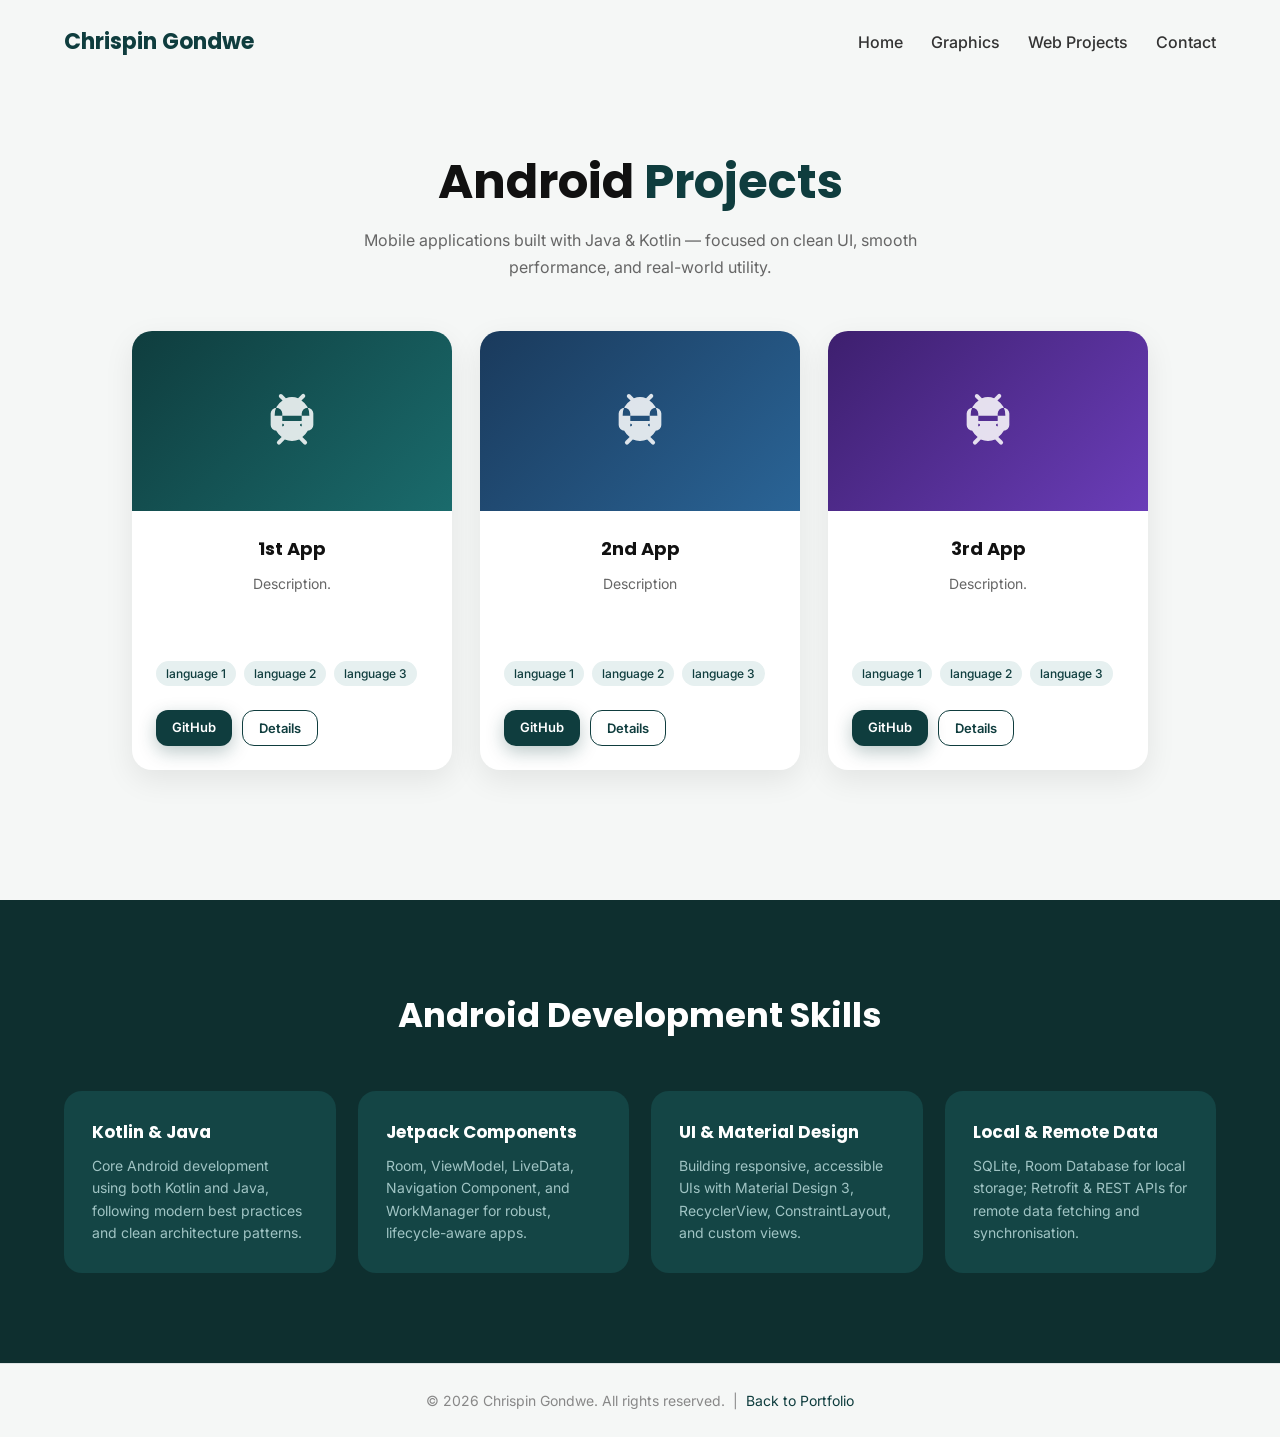
==== android.html @ fd93bb39 "project site added" ====
<!DOCTYPE html>
<html lang="en">
<head>
  <meta charset="UTF-8" />
  <meta name="viewport" content="width=device-width, initial-scale=1.0" />
  <title>Android Projects — Chrispin Gondwe</title>

  <link href="https://fonts.googleapis.com/css2?family=Poppins:wght@600;700&family=Inter:wght@400;500&display=swap" rel="stylesheet">

  <style>
    * { box-sizing: border-box; margin: 0; padding: 0; }

    body {
      font-family: 'Inter', sans-serif;
      background: #F5F7F6;
      color: #111;
    }

    .container {
      width: 90%;
      max-width: 1200px;
      margin: auto;
    }

    /* ── NAV ── */
    nav {
      display: flex;
      justify-content: space-between;
      align-items: center;
      padding: 25px 0;
    }

    nav .brand {
      font-family: 'Poppins', sans-serif;
      font-size: 22px;
      font-weight: 700;
      color: #0F3D3E;
      text-decoration: none;
    }

    nav ul {
      list-style: none;
      display: flex;
      gap: 28px;
    }

    nav a {
      text-decoration: none;
      color: #333;
      font-weight: 500;
      transition: color 0.2s;
    }

    nav a:hover { color: #0F3D3E; }

    /* ── HERO ── */
    .hero {
      text-align: center;
      padding: 70px 0 50px;
    }

    .hero h1 {
      font-family: 'Poppins', sans-serif;
      font-size: clamp(28px, 5vw, 48px);
      line-height: 1.2;
      margin-bottom: 16px;
    }

    .hero h1 span { color: #0F3D3E; }

    .hero p {
      color: #666;
      font-size: 16px;
      max-width: 560px;
      margin: 0 auto 50px;
      line-height: 1.7;
    }

    /* ── PROJECT CARDS ── */
    .projects {
      display: flex;
      justify-content: center;
      gap: 28px;
      flex-wrap: wrap;
      padding-bottom: 80px;
    }

    .project-card {
      background: white;
      width: 320px;
      border-radius: 20px;
      overflow: hidden;
      box-shadow: 0 10px 30px rgba(0, 0, 0, 0.08);
      transition: transform 0.35s ease, box-shadow 0.35s ease;
      display: flex;
      flex-direction: column;
    }

    .project-card:hover {
      transform: translateY(-12px);
      box-shadow: 0 20px 40px rgba(0, 0, 0, 0.14);
    }

    /* Android phone mockup placeholder */
    .card-icon {
      background: linear-gradient(135deg, #0F3D3E 0%, #1a6b6c 100%);
      height: 180px;
      display: flex;
      align-items: center;
      justify-content: center;
    }

    .card-icon svg {
      width: 64px;
      height: 64px;
      fill: rgba(255, 255, 255, 0.85);
    }

    .project-content {
      padding: 24px;
      flex: 1;
      display: flex;
      flex-direction: column;
    }

    .project-content h3 {
      font-family: 'Poppins', sans-serif;
      font-size: 18px;
      margin-bottom: 10px;
    }

    .project-content p {
      color: #666;
      font-size: 14px;
      line-height: 1.65;
      flex: 1;
    }

    .tags {
      display: flex;
      flex-wrap: wrap;
      gap: 8px;
      margin-top: 16px;
    }

    .tags span {
      font-size: 12px;
      padding: 5px 10px;
      border-radius: 999px;
      background: #e6f0f0;
      color: #0F3D3E;
      font-weight: 500;
    }

    .card-actions {
      display: flex;
      gap: 10px;
      padding: 0 24px 24px;
    }

    .btn {
      display: inline-block;
      padding: 9px 16px;
      border-radius: 12px;
      font-size: 13px;
      font-weight: 600;
      text-decoration: none;
      transition: transform 0.15s ease, box-shadow 0.15s ease;
      cursor: pointer;
    }

    .btn-primary {
      background: #0F3D3E;
      color: #fff;
      box-shadow: 0 6px 18px rgba(15, 61, 62, 0.28);
    }

    .btn-primary:hover { transform: translateY(-2px); }

    .btn-ghost {
      background: transparent;
      color: #0F3D3E;
      border: 1px solid #0F3D3E;
    }

    .btn-ghost:hover { background: #e6f0f0; }

    /* ── DARK SECTION ── */
    .dark-section {
      background: #0E2F2F;
      color: white;
      padding: 90px 0;
    }

    .dark-section h2 {
      text-align: center;
      font-family: 'Poppins', sans-serif;
      font-size: clamp(22px, 3.5vw, 34px);
      margin-bottom: 50px;
    }

    .skills-grid {
      display: grid;
      grid-template-columns: repeat(auto-fit, minmax(220px, 1fr));
      gap: 22px;
    }

    .skill-card {
      background: #144545;
      padding: 28px;
      border-radius: 18px;
      transition: transform 0.3s ease;
    }

    .skill-card:hover { transform: translateY(-5px); }

    .skill-card h3 {
      font-family: 'Poppins', sans-serif;
      font-size: 17px;
      margin-bottom: 10px;
    }

    .skill-card p {
      color: #a0c4c4;
      font-size: 14px;
      line-height: 1.6;
    }

    /* ── FOOTER ── */
    footer {
      text-align: center;
      padding: 28px 20px;
      border-top: 1px solid #dde3e3;
      color: #888;
      font-size: 14px;
    }

    footer a { color: #0F3D3E; text-decoration: none; }
    footer a:hover { text-decoration: underline; }

    /* ── RESPONSIVE ── */
    @media (max-width: 600px) {
      nav ul { gap: 16px; }
      .project-card { width: 100%; }
    }
  </style>
</head>
<body>

<div class="container">

  <!-- NAV -->
  <nav>
    <a href="index.html" class="brand">Chrispin Gondwe</a>
    <ul>
      <li><a href="index.html">Home</a></li>
      <li><a href="graphics.html">Graphics</a></li>
      <li><a href="index.html#projects">Web Projects</a></li>
      <li><a href="index.html#contact">Contact</a></li>
    </ul>
  </nav>

  <!-- HERO -->
  <section class="hero">
    <h1>Android <span>Projects</span></h1>
    <p>Mobile applications built with Java & Kotlin — focused on clean UI, smooth performance, and real-world utility.</p>

    <!-- PROJECT CARDS -->
    <div class="projects">

      <!-- Card 1 -->
      <div class="project-card">
        <div class="card-icon">
          <!-- Android robot icon (SVG) -->
          <svg viewBox="0 0 24 24" xmlns="http://www.w3.org/2000/svg">
            <path d="M6.18 15.64a2.18 2.18 0 0 1-2.18-2.18V9.19a2.18 2.18 0 1 1 4.36 0v4.27a2.18 2.18 0 0 1-2.18 2.18zm11.64 0a2.18 2.18 0 0 1-2.18-2.18V9.19a2.18 2.18 0 1 1 4.36 0v4.27a2.18 2.18 0 0 1-2.18 2.18zM15.88 18l1.54 1.54a.75.75 0 1 1-1.06 1.06L14.7 18.94A6.51 6.51 0 0 1 12 19.5a6.51 6.51 0 0 1-2.7-.56l-1.66 1.66a.75.75 0 1 1-1.06-1.06L8.12 18A6.5 6.5 0 0 1 5.5 12.5V12h13v.5A6.5 6.5 0 0 1 15.88 18zM8.5 14a.5.5 0 1 0 0-1 .5.5 0 0 0 0 1zm7 0a.5.5 0 1 0 0-1 .5.5 0 0 0 0 1zM15.53 4.35l1.2-1.2a.75.75 0 1 0-1.06-1.06l-1.38 1.38A6.47 6.47 0 0 0 12 3a6.47 6.47 0 0 0-2.29.47L8.33 2.09a.75.75 0 0 0-1.06 1.06l1.2 1.2A6.5 6.5 0 0 0 5.5 10H18.5a6.5 6.5 0 0 0-2.97-5.65z"/>
          </svg>
        </div>
        <div class="project-content">
          <h3>1st App</h3>
          <p>Description.</p>
          <div class="tags">
            <span>language 1</span><span>language 2</span><span>language 3</span>
          </div>
        </div>
        <div class="card-actions">
          <a href="https://github.com/SpaceRanger101" target="_blank" rel="noopener" class="btn btn-primary">GitHub</a>
          <a href="#" class="btn btn-ghost">Details</a>
        </div>
      </div>

      <!-- Card 2 -->
      <div class="project-card">
        <div class="card-icon" style="background: linear-gradient(135deg, #1a3a5c 0%, #2a6496 100%);">
          <svg viewBox="0 0 24 24" xmlns="http://www.w3.org/2000/svg">
            <path d="M6.18 15.64a2.18 2.18 0 0 1-2.18-2.18V9.19a2.18 2.18 0 1 1 4.36 0v4.27a2.18 2.18 0 0 1-2.18 2.18zm11.64 0a2.18 2.18 0 0 1-2.18-2.18V9.19a2.18 2.18 0 1 1 4.36 0v4.27a2.18 2.18 0 0 1-2.18 2.18zM15.88 18l1.54 1.54a.75.75 0 1 1-1.06 1.06L14.7 18.94A6.51 6.51 0 0 1 12 19.5a6.51 6.51 0 0 1-2.7-.56l-1.66 1.66a.75.75 0 1 1-1.06-1.06L8.12 18A6.5 6.5 0 0 1 5.5 12.5V12h13v.5A6.5 6.5 0 0 1 15.88 18zM8.5 14a.5.5 0 1 0 0-1 .5.5 0 0 0 0 1zm7 0a.5.5 0 1 0 0-1 .5.5 0 0 0 0 1zM15.53 4.35l1.2-1.2a.75.75 0 1 0-1.06-1.06l-1.38 1.38A6.47 6.47 0 0 0 12 3a6.47 6.47 0 0 0-2.29.47L8.33 2.09a.75.75 0 0 0-1.06 1.06l1.2 1.2A6.5 6.5 0 0 0 5.5 10H18.5a6.5 6.5 0 0 0-2.97-5.65z"/>
          </svg>
        </div>
        <div class="project-content">
          <h3>2nd App</h3>
          <p>Description</p>
          <div class="tags">
            <span>language 1</span><span>language 2</span><span>language 3</span>
          </div>
        </div>
        <div class="card-actions">
          <a href="https://github.com/SpaceRanger101" target="_blank" rel="noopener" class="btn btn-primary">GitHub</a>
          <a href="#" class="btn btn-ghost">Details</a>
        </div>
      </div>

      <!-- Card 3 -->
      <div class="project-card">
        <div class="card-icon" style="background: linear-gradient(135deg, #3d1f6e 0%, #6a3db8 100%);">
          <svg viewBox="0 0 24 24" xmlns="http://www.w3.org/2000/svg">
            <path d="M6.18 15.64a2.18 2.18 0 0 1-2.18-2.18V9.19a2.18 2.18 0 1 1 4.36 0v4.27a2.18 2.18 0 0 1-2.18 2.18zm11.64 0a2.18 2.18 0 0 1-2.18-2.18V9.19a2.18 2.18 0 1 1 4.36 0v4.27a2.18 2.18 0 0 1-2.18 2.18zM15.88 18l1.54 1.54a.75.75 0 1 1-1.06 1.06L14.7 18.94A6.51 6.51 0 0 1 12 19.5a6.51 6.51 0 0 1-2.7-.56l-1.66 1.66a.75.75 0 1 1-1.06-1.06L8.12 18A6.5 6.5 0 0 1 5.5 12.5V12h13v.5A6.5 6.5 0 0 1 15.88 18zM8.5 14a.5.5 0 1 0 0-1 .5.5 0 0 0 0 1zm7 0a.5.5 0 1 0 0-1 .5.5 0 0 0 0 1zM15.53 4.35l1.2-1.2a.75.75 0 1 0-1.06-1.06l-1.38 1.38A6.47 6.47 0 0 0 12 3a6.47 6.47 0 0 0-2.29.47L8.33 2.09a.75.75 0 0 0-1.06 1.06l1.2 1.2A6.5 6.5 0 0 0 5.5 10H18.5a6.5 6.5 0 0 0-2.97-5.65z"/>
          </svg>
        </div>
        <div class="project-content">
          <h3>3rd App</h3>
          <p>Description.</p>
          <div class="tags">
            <span>language 1</span><span>language 2</span><span>language 3</span>
          </div>
        </div>
        <div class="card-actions">
          <a href="https://github.com/SpaceRanger101" target="_blank" rel="noopener" class="btn btn-primary">GitHub</a>
          <a href="#" class="btn btn-ghost">Details</a>
        </div>
      </div>

    </div>
  </section>
</div>

<!-- DARK SKILLS SECTION -->
<section class="dark-section">
  <div class="container">
    <h2>Android Development Skills</h2>
    <div class="skills-grid">

      <div class="skill-card">
        <h3>Kotlin & Java</h3>
        <p>Core Android development using both Kotlin and Java, following modern best practices and clean architecture patterns.</p>
      </div>

      <div class="skill-card">
        <h3>Jetpack Components</h3>
        <p>Room, ViewModel, LiveData, Navigation Component, and WorkManager for robust, lifecycle-aware apps.</p>
      </div>

      <div class="skill-card">
        <h3>UI & Material Design</h3>
        <p>Building responsive, accessible UIs with Material Design 3, RecyclerView, ConstraintLayout, and custom views.</p>
      </div>

      <div class="skill-card">
        <h3>Local & Remote Data</h3>
        <p>SQLite, Room Database for local storage; Retrofit & REST APIs for remote data fetching and synchronisation.</p>
      </div>

    </div>
  </div>
</section>

<!-- FOOTER -->
<footer>
  <p>© <span id="year"></span> Chrispin Gondwe. All rights reserved. &nbsp;|&nbsp;
    <a href="index.html">Back to Portfolio</a>
  </p>
</footer>

<script>
  document.getElementById('year').textContent = new Date().getFullYear();
</script>

</body>
</html>
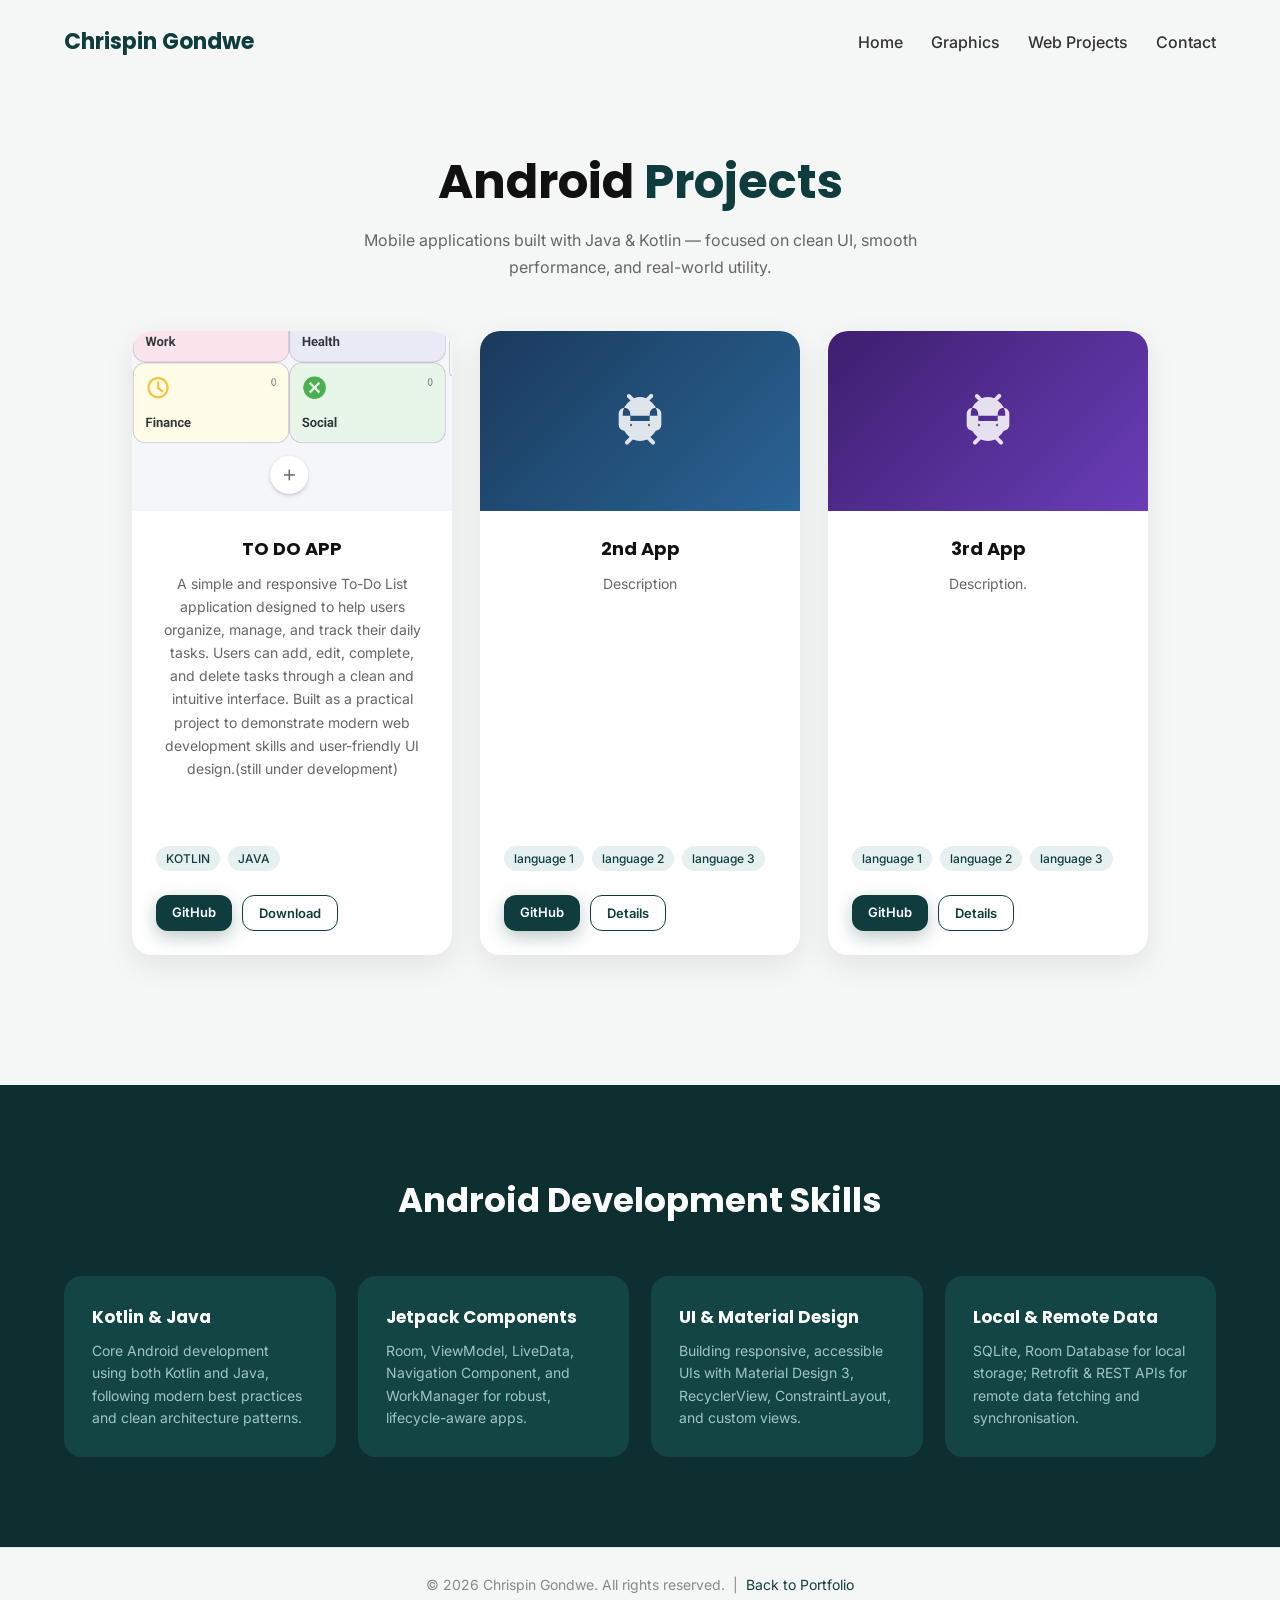
==== commit 0d4fdf2f: "To do list application added to the Portfolio" ====
--- a/android.html
+++ b/android.html
@@ -114,6 +114,74 @@
       width: 64px;
       height: 64px;
       fill: rgba(255, 255, 255, 0.85);
+    }
+
+    .card-icon img {
+      width: 100%;
+      height: 100%;
+      object-fit: cover;
+    }
+
+    .card-icon img.zoomable {
+      cursor: zoom-in;
+    }
+
+    /* ── IMAGE LIGHTBOX ── */
+    .lightbox-overlay {
+      display: none;
+      position: fixed;
+      inset: 0;
+      background: rgba(0, 0, 0, 0.85);
+      z-index: 1000;
+      align-items: center;
+      justify-content: center;
+      padding: 24px;
+    }
+
+    .lightbox-overlay.active {
+      display: flex;
+    }
+
+    .lightbox-overlay img {
+      max-width: 100%;
+      max-height: 100%;
+      width: auto;
+      height: auto;
+      border-radius: 12px;
+      box-shadow: 0 20px 50px rgba(0, 0, 0, 0.5);
+    }
+
+    .lightbox-close {
+      position: fixed;
+      top: 20px;
+      right: 24px;
+      width: 44px;
+      height: 44px;
+      border-radius: 50%;
+      background: rgba(255, 255, 255, 0.15);
+      color: #fff;
+      border: none;
+      font-size: 24px;
+      line-height: 1;
+      cursor: pointer;
+      display: flex;
+      align-items: center;
+      justify-content: center;
+    }
+
+    .lightbox-close:hover {
+      background: rgba(255, 255, 255, 0.28);
+    }
+
+    @media (max-width: 600px) {
+      .lightbox-overlay {
+        padding: 12px;
+      }
+
+      .lightbox-close {
+        top: 12px;
+        right: 12px;
+      }
     }
 
     .project-content {
@@ -240,8 +308,24 @@
 
     /* ── RESPONSIVE ── */
     @media (max-width: 600px) {
-      nav ul { gap: 16px; }
-      .project-card { width: 100%; }
+      nav {
+        flex-direction: column;
+        align-items: flex-start;
+      }
+
+      nav ul {
+        flex-wrap: wrap;
+        gap: 16px;
+        padding-top: 10px;
+      }
+
+      .hero {
+        padding: 60px 0 40px;
+      }
+
+      .project-card {
+        width: 100%;
+      }
     }
   </style>
 </head>
@@ -271,28 +355,27 @@
       <!-- Card 1 -->
       <div class="project-card">
         <div class="card-icon">
-          <!-- Android robot icon (SVG) -->
-          <svg viewBox="0 0 24 24" xmlns="http://www.w3.org/2000/svg">
-            <path d="M6.18 15.64a2.18 2.18 0 0 1-2.18-2.18V9.19a2.18 2.18 0 1 1 4.36 0v4.27a2.18 2.18 0 0 1-2.18 2.18zm11.64 0a2.18 2.18 0 0 1-2.18-2.18V9.19a2.18 2.18 0 1 1 4.36 0v4.27a2.18 2.18 0 0 1-2.18 2.18zM15.88 18l1.54 1.54a.75.75 0 1 1-1.06 1.06L14.7 18.94A6.51 6.51 0 0 1 12 19.5a6.51 6.51 0 0 1-2.7-.56l-1.66 1.66a.75.75 0 1 1-1.06-1.06L8.12 18A6.5 6.5 0 0 1 5.5 12.5V12h13v.5A6.5 6.5 0 0 1 15.88 18zM8.5 14a.5.5 0 1 0 0-1 .5.5 0 0 0 0 1zm7 0a.5.5 0 1 0 0-1 .5.5 0 0 0 0 1zM15.53 4.35l1.2-1.2a.75.75 0 1 0-1.06-1.06l-1.38 1.38A6.47 6.47 0 0 0 12 3a6.47 6.47 0 0 0-2.29.47L8.33 2.09a.75.75 0 0 0-1.06 1.06l1.2 1.2A6.5 6.5 0 0 0 5.5 10H18.5a6.5 6.5 0 0 0-2.97-5.65z"/>
-          </svg>
+          <img src="images/TO DO LIST.jpg" alt="TO DO APP" class="zoomable" onclick="openLightbox(this)">
         </div>
         <div class="project-content">
-          <h3>1st App</h3>
-          <p>Description.</p>
+          <h3>TO DO APP</h3>
+          <p>A simple and responsive To-Do List application designed to help users organize, manage, and track their daily tasks. 
+            Users can add, edit, complete, and delete tasks through a clean and intuitive interface. 
+            Built as a practical project to demonstrate modern web development skills and user-friendly UI design.(still under development)</p>
           <div class="tags">
-            <span>language 1</span><span>language 2</span><span>language 3</span>
+            <span>KOTLIN</span><span>JAVA</span>
           </div>
         </div>
         <div class="card-actions">
-          <a href="https://github.com/SpaceRanger101" target="_blank" rel="noopener" class="btn btn-primary">GitHub</a>
-          <a href="#" class="btn btn-ghost">Details</a>
+          <a href="https://github.com/SpaceRanger101/To_Do_List" target="_blank" rel="noopener" class="btn btn-primary">GitHub</a>
+          <a href="https://github.com/SpaceRanger101/To_Do_List/releases/download/To_Do_List/app-debug.apk" download class="btn btn-ghost">Download</a>
         </div>
       </div>
 
       <!-- Card 2 -->
       <div class="project-card">
         <div class="card-icon" style="background: linear-gradient(135deg, #1a3a5c 0%, #2a6496 100%);">
-          <svg viewBox="0 0 24 24" xmlns="http://www.w3.org/2000/svg">
+          <svg viewBox="0 0 24 24" xmlns="">
             <path d="M6.18 15.64a2.18 2.18 0 0 1-2.18-2.18V9.19a2.18 2.18 0 1 1 4.36 0v4.27a2.18 2.18 0 0 1-2.18 2.18zm11.64 0a2.18 2.18 0 0 1-2.18-2.18V9.19a2.18 2.18 0 1 1 4.36 0v4.27a2.18 2.18 0 0 1-2.18 2.18zM15.88 18l1.54 1.54a.75.75 0 1 1-1.06 1.06L14.7 18.94A6.51 6.51 0 0 1 12 19.5a6.51 6.51 0 0 1-2.7-.56l-1.66 1.66a.75.75 0 1 1-1.06-1.06L8.12 18A6.5 6.5 0 0 1 5.5 12.5V12h13v.5A6.5 6.5 0 0 1 15.88 18zM8.5 14a.5.5 0 1 0 0-1 .5.5 0 0 0 0 1zm7 0a.5.5 0 1 0 0-1 .5.5 0 0 0 0 1zM15.53 4.35l1.2-1.2a.75.75 0 1 0-1.06-1.06l-1.38 1.38A6.47 6.47 0 0 0 12 3a6.47 6.47 0 0 0-2.29.47L8.33 2.09a.75.75 0 0 0-1.06 1.06l1.2 1.2A6.5 6.5 0 0 0 5.5 10H18.5a6.5 6.5 0 0 0-2.97-5.65z"/>
           </svg>
         </div>
@@ -370,8 +453,36 @@
   </p>
 </footer>
 
+<!-- IMAGE LIGHTBOX -->
+<div class="lightbox-overlay" id="lightbox" onclick="closeLightbox(event)">
+  <button class="lightbox-close" onclick="closeLightbox(event)" aria-label="Close">&times;</button>
+  <img id="lightbox-img" src="" alt="">
+</div>
+
 <script>
   document.getElementById('year').textContent = new Date().getFullYear();
+
+  function openLightbox(imgEl) {
+    const lightbox = document.getElementById('lightbox');
+    const lightboxImg = document.getElementById('lightbox-img');
+    lightboxImg.src = imgEl.src;
+    lightboxImg.alt = imgEl.alt;
+    lightbox.classList.add('active');
+    document.body.style.overflow = 'hidden';
+  }
+
+  function closeLightbox(e) {
+    if (e.target.id === 'lightbox-img') return;
+    document.getElementById('lightbox').classList.remove('active');
+    document.body.style.overflow = '';
+  }
+
+  document.addEventListener('keydown', (e) => {
+    if (e.key === 'Escape') {
+      document.getElementById('lightbox').classList.remove('active');
+      document.body.style.overflow = '';
+    }
+  });
 </script>
 
 </body>
